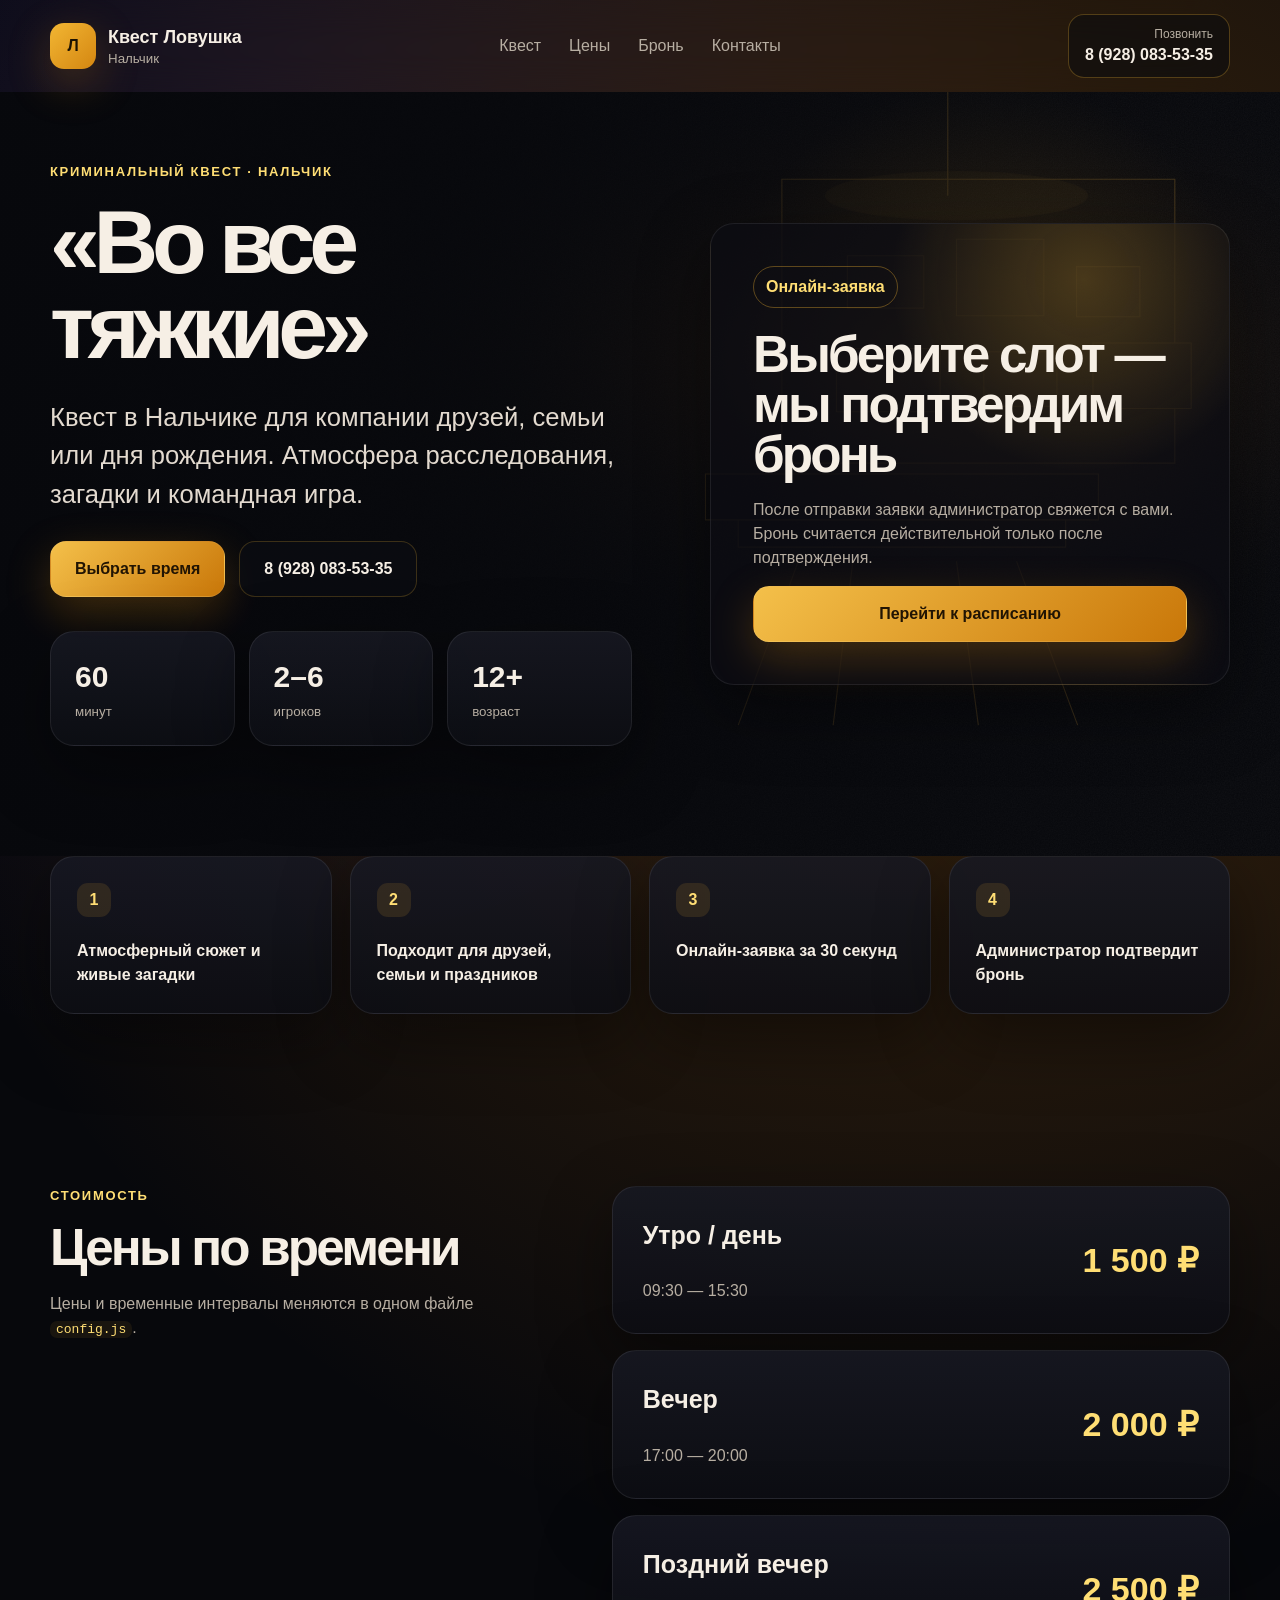
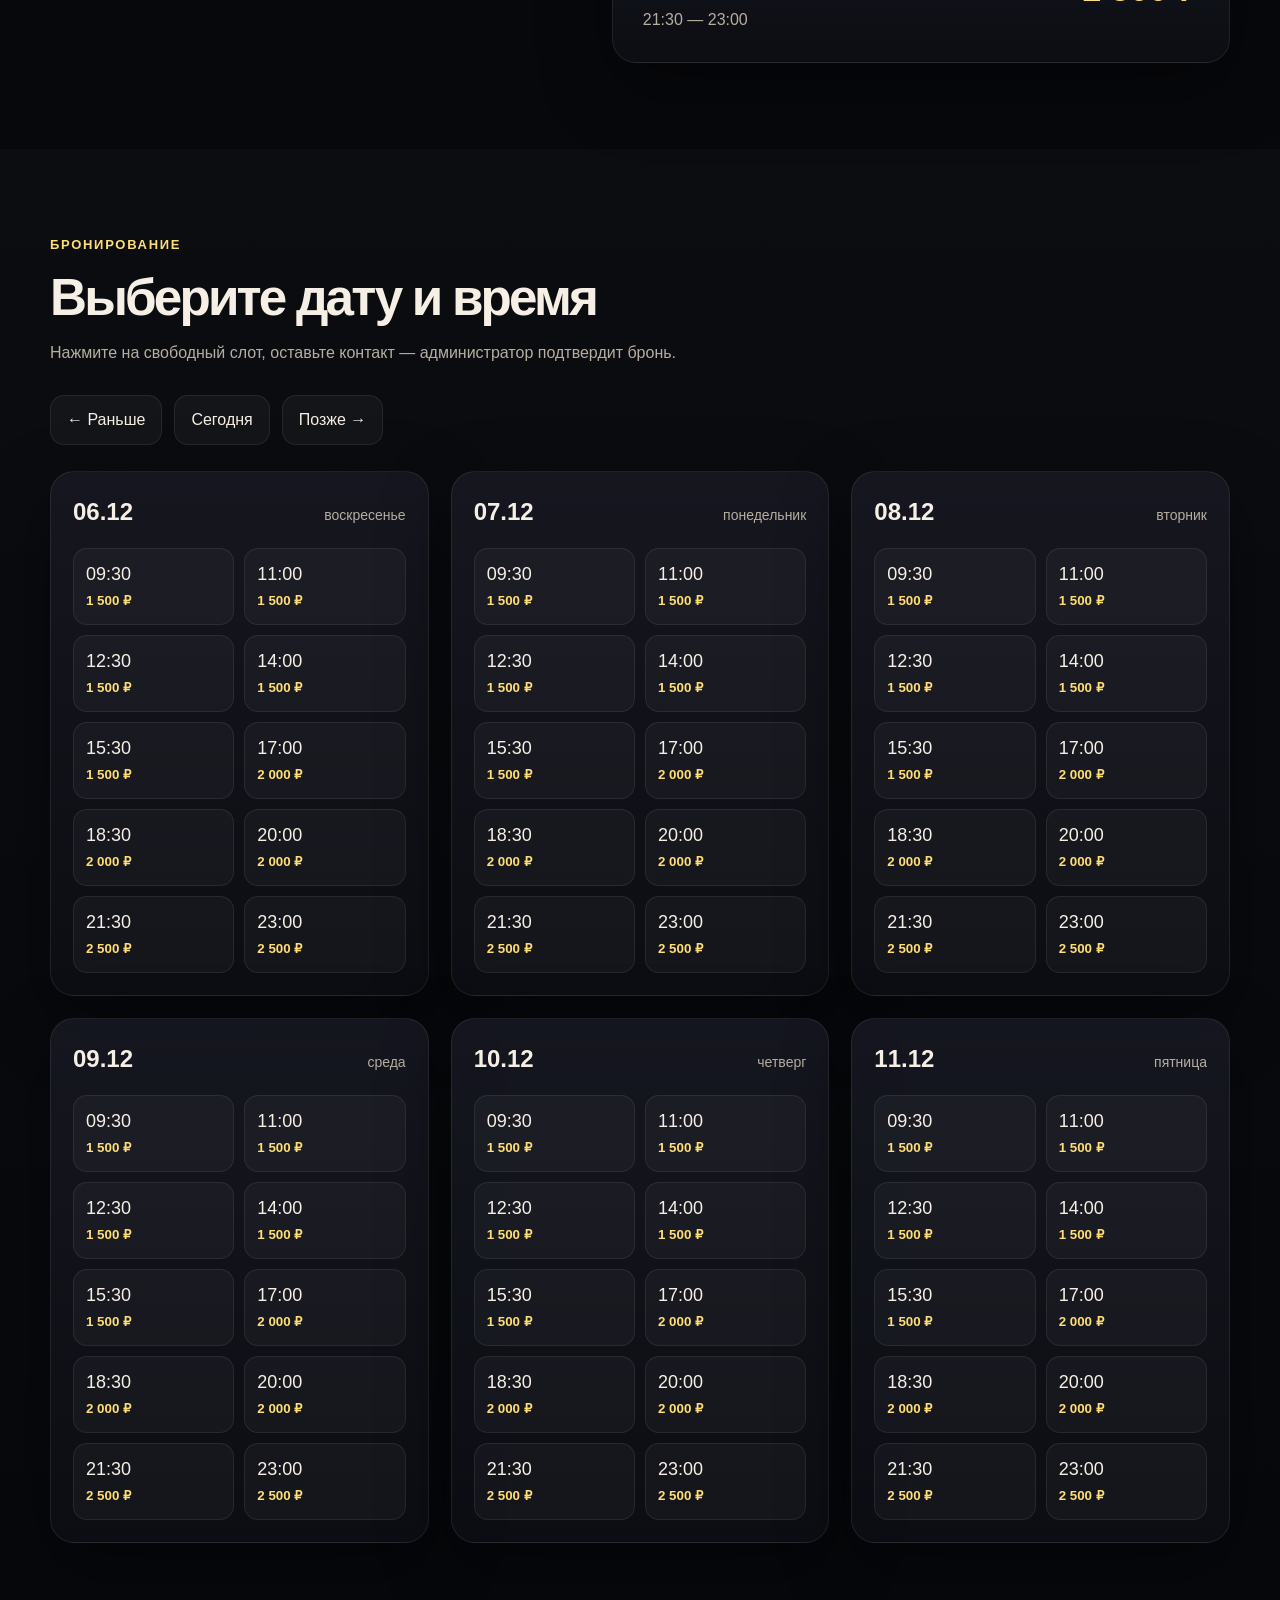
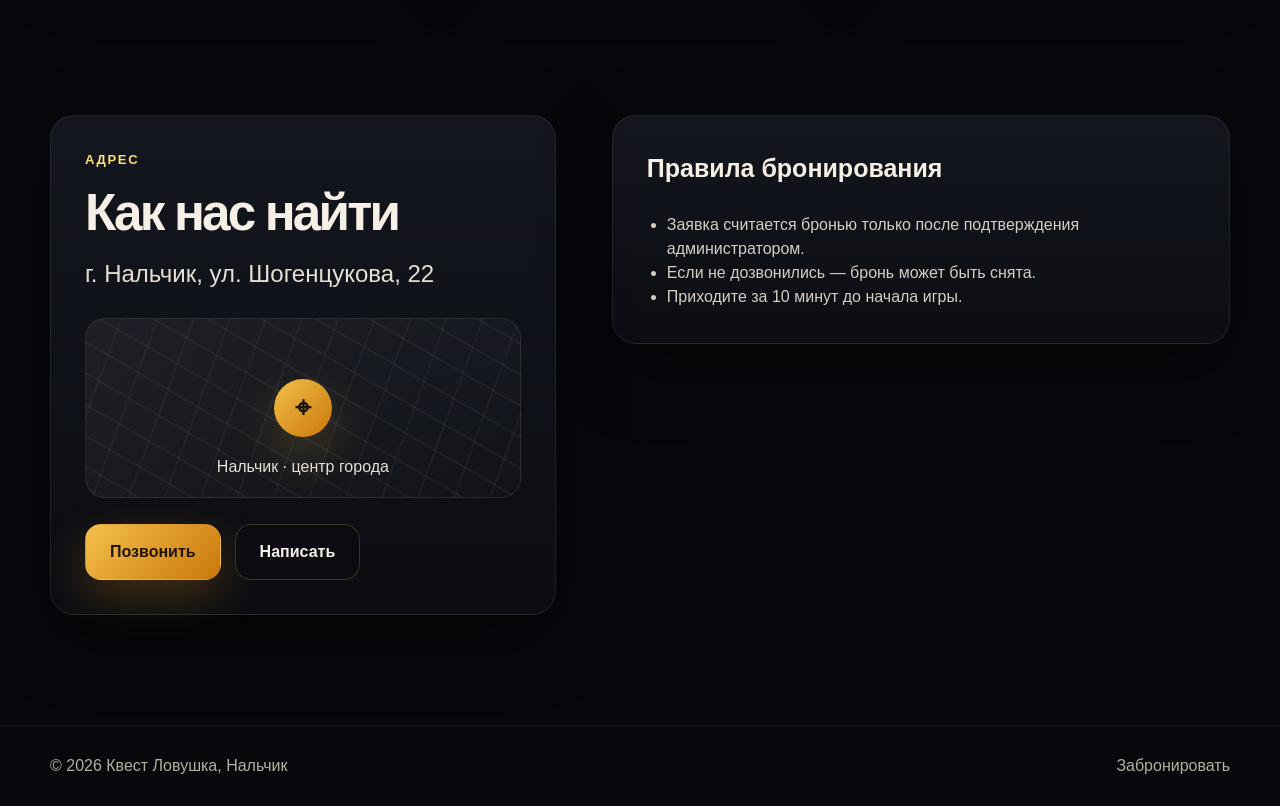
==== index.html @ 981d2516 "Add files via upload" ====
<!doctype html>
<html lang="ru">
<head>
<meta charset="utf-8" />
<meta name="viewport" content="width=device-width, initial-scale=1" />
<title>Квест Ловушка — Во все тяжкие | Нальчик</title>
<meta name="description" content="Квест «Во все тяжкие» в Нальчике. Онлайн-бронирование, цены, расписание, адрес и телефон." />
<meta name="theme-color" content="#08090d" />
<link rel="stylesheet" href="assets/styles.css" />
<script src="config.js"></script>
<script defer src="assets/app.js"></script>
</head>
<body>
<header class="site-header" id="top">
<a class="brand" href="#top"><span class="brand-mark">Л</span><span><b data-bind="businessName">Квест Ловушка</b><small data-bind="city">Нальчик</small></span></a>
<nav class="main-nav"><a href="#quest">Квест</a><a href="#prices">Цены</a><a href="#booking">Бронь</a><a href="#contacts">Контакты</a></nav>
<a class="header-phone" id="headerPhone" href="tel:+79280835335"><span>Позвонить</span><b>8 (928) 083-53-35</b></a>
</header>
<main>
<section class="hero" id="quest"><div class="hero-bg"></div><div class="container hero-grid">
<div class="hero-copy"><p class="eyebrow">Криминальный квест · Нальчик</p><h1>«<span data-bind="questName">Во все тяжкие</span>»</h1><p class="lead">Квест в Нальчике для компании друзей, семьи или дня рождения.</p><div class="hero-actions"><a class="btn btn-primary" href="#booking">Выбрать время</a><a class="btn btn-ghost" id="heroPhone" href="tel:+79280835335">8 (928) 083-53-35</a></div><div class="quick-stats"><article><span>60</span><small>минут</small></article><article><span>2–6</span><small>игроков</small></article><article><span>12+</span><small>возраст</small></article></div></div>
<aside class="hero-panel"><span class="panel-kicker">Онлайн-заявка</span><h2>Выберите слот — мы подтвердим бронь</h2><p>После отправки заявки администратор свяжется с вами. Бронь считается действительной только после подтверждения.</p><a class="btn btn-primary btn-wide" href="#booking">Перейти к расписанию</a></aside>
</div></section>
<section class="section compact-section"><div class="container feature-row" id="features"></div></section>
<section class="section" id="prices"><div class="container section-grid"><div class="section-intro"><p class="eyebrow">Стоимость</p><h2>Цены по времени</h2><p class="muted">Цены и временные интервалы меняются в одном файле <code>config.js</code>.</p></div><div class="price-list" id="priceList"></div></div></section>
<section class="section booking-section" id="booking"><div class="container"><div class="section-head"><p class="eyebrow">Бронирование</p><h2>Выберите дату и время</h2><p class="muted">Нажмите на свободный слот, оставьте контакт — администратор подтвердит бронь.</p></div><div class="calendar-toolbar"><button class="tool-btn" id="prevDays" type="button">← Раньше</button><button class="tool-btn" id="todayDays" type="button">Сегодня</button><button class="tool-btn" id="nextDays" type="button">Позже →</button></div><div class="booking-grid" id="bookingGrid" aria-live="polite"></div></div></section>
<section class="section contacts-section" id="contacts"><div class="container contact-grid"><div class="contact-card"><p class="eyebrow">Адрес</p><h2>Как нас найти</h2><p class="address" id="addressText">г. Нальчик, ул. Шогенцукова, 22</p><div class="map-card"><div class="map-pin">⌖</div><span>Нальчик · центр города</span></div><div class="contact-actions"><a class="btn btn-primary" id="phoneLink" href="tel:+79280835335">Позвонить</a><a class="btn btn-ghost" id="emailLink" href="mailto:questnalchik@gmail.com">Написать</a></div></div><div class="rules-card" id="rules"></div></div></section>
</main><footer class="footer"><div class="container footer-inner"><span>© <span id="year"></span> <span data-bind="businessName">Квест Ловушка</span>, <span data-bind="city">Нальчик</span></span><a href="#booking">Забронировать</a></div></footer>
<dialog class="modal" id="bookingModal"><form method="dialog" class="modal-card" id="bookingForm"><button class="modal-close" id="modalClose" value="cancel" type="button" aria-label="Закрыть">×</button><p class="eyebrow">Заявка на бронь</p><h3 id="modalTitle">Выбранный слот</h3><input type="hidden" name="date" id="formDate" /><input type="hidden" name="time" id="formTime" /><input type="hidden" name="price" id="formPrice" /><label>Имя<input name="name" required autocomplete="name" placeholder="Как к вам обращаться" /></label><label>Телефон<input name="phone" required inputmode="tel" autocomplete="tel" placeholder="+7 ..." /></label><label>Комментарий<textarea name="comment" rows="3" placeholder="Вопрос, повод, количество игроков"></textarea></label><div class="modal-actions"><button class="btn btn-primary btn-wide" type="submit">Отправить заявку</button><button class="btn btn-ghost btn-wide" id="cancelBooking" type="button">Закрыть</button></div><p class="form-note" id="formNote">После заявки администратор свяжется для подтверждения.</p></form></dialog>
</body></html>
---- assets/styles.css ----
:root{--bg:#07080c;--card:rgba(18,19,27,.84);--text:#f6efe5;--muted:#b7aea2;--gold:#f2b633;--gold2:#d48611;--radius:24px;--shadow:0 24px 70px rgba(0,0,0,.42);--max:1180px}*{box-sizing:border-box}html{scroll-behavior:smooth}body{margin:0;background:radial-gradient(circle at 75% 12%,rgba(211,122,15,.26),transparent 30%),radial-gradient(circle at 20% 5%,rgba(107,79,255,.10),transparent 22%),var(--bg);color:var(--text);font-family:Inter,-apple-system,BlinkMacSystemFont,"Segoe UI",Roboto,Arial,sans-serif;line-height:1.5}a{color:inherit;text-decoration:none}button,input,textarea{font:inherit}.container{width:min(var(--max),calc(100% - 40px));margin-inline:auto}.site-header{position:sticky;top:0;z-index:20;min-height:76px;display:grid;grid-template-columns:1fr auto 1fr;align-items:center;gap:20px;width:min(var(--max),calc(100% - 40px));margin:0 auto;padding:14px 0;backdrop-filter:blur(18px)}.brand{display:inline-flex;align-items:center;gap:12px}.brand-mark{width:46px;height:46px;border-radius:14px;display:grid;place-items:center;background:linear-gradient(135deg,var(--gold),var(--gold2));color:#1b1202;font-weight:900;box-shadow:0 14px 44px rgba(210,132,17,.28)}.brand b{display:block;font-size:18px}.brand small{display:block;color:var(--muted);margin-top:-2px}.main-nav{display:flex;gap:28px;color:var(--muted)}.main-nav a:hover{color:var(--text)}.header-phone{justify-self:end;display:inline-flex;flex-direction:column;align-items:flex-end;padding:10px 16px;border:1px solid rgba(242,182,51,.28);border-radius:16px;background:rgba(10,11,16,.55)}.header-phone span{color:var(--muted);font-size:12px}.hero{position:relative;min-height:710px;overflow:hidden;display:grid;align-items:center;padding:70px 0 110px}.hero-bg{position:absolute;inset:0;background:linear-gradient(90deg,rgba(7,8,12,.98) 0%,rgba(7,8,12,.86) 38%,rgba(7,8,12,.35) 100%),radial-gradient(circle at 77% 33%,rgba(242,182,51,.24),transparent 24%),url("data:image/svg+xml,%3Csvg width='1400' height='700' viewBox='0 0 1400 700' xmlns='http://www.w3.org/2000/svg'%3E%3Cdefs%3E%3Cfilter id='noise'%3E%3CfeTurbulence type='fractalNoise' baseFrequency='.85' numOctaves='4' stitchTiles='stitch'/%3E%3CfeColorMatrix type='saturate' values='0'/%3E%3CfeComponentTransfer%3E%3CfeFuncA type='table' tableValues='0 .08'/%3E%3C/feComponentTransfer%3E%3C/filter%3E%3CradialGradient id='g' cx='68%25' cy='35%25' r='42%25'%3E%3Cstop offset='0' stop-color='%23c58420' stop-opacity='.62'/%3E%3Cstop offset='.35' stop-color='%23553513' stop-opacity='.35'/%3E%3Cstop offset='1' stop-color='%2307080c' stop-opacity='0'/%3E%3C/radialGradient%3E%3C/defs%3E%3Crect width='1400' height='700' fill='%2307080c'/%3E%3Crect width='1400' height='700' fill='url(%23g)'/%3E%3Cg opacity='.42' stroke='%23dba23b' stroke-width='1'%3E%3Cpath d='M830 80h360v260H830z' fill='%23140f0b'/%3E%3Cpath d='M890 150h70v48h-70zM990 135h80v70h-80zM1100 160h58v46h-58zM880 235h95v58h-95zM1015 238h67v50h-67zM1115 230h90v60h-90z' fill='%23251a12'/%3E%3Cpath d='M760 350h360v42H760zM790 392h300v25H790z'/%3E%3Cpath d='M845 430l-55 150M1045 430l56 150M895 430l-18 150M990 430l20 150'/%3E%3Cellipse cx='990' cy='95' rx='120' ry='22' fill='%23f5be43' opacity='.16'/%3E%3Cpath d='M982 0v95'/%3E%3C/g%3E%3Crect width='1400' height='700' filter='url(%23noise)'/%3E%3C/svg%3E");background-size:cover;background-position:center}.hero-grid{position:relative;z-index:1;display:grid;grid-template-columns:1.05fr .95fr;align-items:center;gap:72px}.eyebrow{margin:0 0 18px;color:#ffde74;font-weight:900;letter-spacing:.13em;text-transform:uppercase;font-size:13px}h1,h2,h3,p{margin-top:0}h1{font-size:clamp(52px,7vw,108px);line-height:.95;letter-spacing:-.07em;margin-bottom:28px}h2{font-size:clamp(36px,4vw,62px);line-height:.98;letter-spacing:-.055em;margin-bottom:18px}h3{font-size:25px}.lead{max-width:620px;font-size:clamp(19px,2vw,28px);color:#e3dacf;margin-bottom:28px}.hero-actions,.contact-actions,.modal-actions{display:flex;gap:14px;flex-wrap:wrap}.btn{border:1px solid rgba(255,255,255,.08);border-radius:16px;min-height:54px;padding:15px 24px;display:inline-flex;align-items:center;justify-content:center;color:var(--text);font-weight:900;cursor:pointer;background:rgba(255,255,255,.04)}.btn-primary{background:linear-gradient(135deg,#f4c04a,#c97709);color:#211403;box-shadow:0 16px 44px rgba(210,132,17,.28)}.btn-ghost{background:rgba(12,13,19,.72);border-color:rgba(242,182,51,.22)}.btn-wide{width:100%}.quick-stats{display:grid;grid-template-columns:repeat(3,1fr);gap:14px;margin-top:34px}.quick-stats article,.hero-panel,.feature-card,.price-card,.day-card,.contact-card,.rules-card,.modal-card{border:1px solid rgba(255,255,255,.08);background:linear-gradient(180deg,rgba(23,24,34,.88),rgba(13,14,20,.88));border-radius:var(--radius);box-shadow:var(--shadow)}.quick-stats article{padding:22px 24px}.quick-stats span{display:block;font-size:30px;font-weight:900}.quick-stats small,.hero-panel p,.muted{color:var(--muted)}.hero-panel{padding:42px;max-width:520px;margin-left:auto;background:radial-gradient(circle at 72% 12%,rgba(242,182,51,.24),transparent 35%),rgba(12,13,19,.75)}.panel-kicker{display:inline-flex;padding:8px 12px;border-radius:999px;border:1px solid rgba(242,182,51,.35);color:#ffde74;font-weight:800;margin-bottom:22px}.section{padding:86px 0}.compact-section{padding-top:0}.feature-row{display:grid;grid-template-columns:repeat(4,1fr);gap:18px}.feature-card{padding:26px}.feature-card span{width:34px;height:34px;border-radius:11px;display:grid;place-items:center;background:rgba(242,182,51,.12);color:#ffde74;font-weight:900;margin-bottom:22px}.section-grid,.contact-grid{display:grid;grid-template-columns:.9fr 1.1fr;gap:56px;align-items:start}.section-intro{position:sticky;top:110px}.price-list{display:grid;gap:16px}.price-card{display:flex;align-items:center;justify-content:space-between;gap:22px;padding:30px}.price-card p{margin:0;color:var(--muted)}.price-card strong{color:#ffde74;font-size:34px;white-space:nowrap}.booking-section{background:linear-gradient(180deg,rgba(255,255,255,.02),rgba(255,255,255,0))}.section-head{max-width:780px;margin-bottom:30px}.calendar-toolbar{display:flex;gap:12px;margin-bottom:26px}.tool-btn{border:1px solid rgba(255,255,255,.08);background:rgba(255,255,255,.04);color:var(--text);border-radius:14px;padding:12px 16px;cursor:pointer}.booking-grid{display:grid;grid-template-columns:repeat(3,1fr);gap:22px}.day-card{padding:22px}.day-head{display:flex;align-items:baseline;justify-content:space-between;gap:10px;margin-bottom:18px}.day-head strong{font-size:24px}.day-head span{color:var(--muted);font-size:14px}.slot-list{display:grid;grid-template-columns:1fr 1fr;gap:10px}.slot{min-height:70px;border:1px solid rgba(255,255,255,.08);background:rgba(255,255,255,.035);color:var(--text);border-radius:14px;padding:12px;text-align:left;cursor:pointer}.slot:hover{border-color:rgba(242,182,51,.65);transform:translateY(-1px)}.slot span{display:block;font-size:18px}.slot small{color:#ffde74;font-weight:900}.contacts-section{padding-bottom:110px}.contact-card,.rules-card{padding:34px}.address{font-size:24px;color:#e7ded3}.map-card{height:180px;display:grid;place-items:center;margin:26px 0;border-radius:20px;border:1px solid rgba(255,255,255,.08);background:linear-gradient(135deg,rgba(255,255,255,.06),rgba(255,255,255,.02)),repeating-linear-gradient(30deg,transparent 0 25px,rgba(255,255,255,.045) 25px 27px),repeating-linear-gradient(110deg,transparent 0 32px,rgba(255,255,255,.035) 32px 34px);color:#ffde74;position:relative;overflow:hidden}.map-pin{width:58px;height:58px;border-radius:999px;background:linear-gradient(135deg,#f4c04a,#c97709);color:#1f1304;display:grid;place-items:center;font-size:28px;font-weight:900;box-shadow:0 18px 50px rgba(242,182,51,.24)}.map-card span{position:absolute;bottom:18px;color:#e7ded3}.rules-card ul{margin:0;padding-left:20px;color:#d6cec3}.footer{border-top:1px solid rgba(255,255,255,.06);color:var(--muted);padding:28px 0}.footer-inner{display:flex;justify-content:space-between;gap:18px}.modal{width:min(520px,calc(100% - 28px));border:0;padding:0;border-radius:26px;background:transparent;color:var(--text)}.modal::backdrop{background:rgba(0,0,0,.74);backdrop-filter:blur(10px)}.modal-card{position:relative;padding:32px}.modal-close{position:absolute;top:14px;right:14px;width:40px;height:40px;border:0;border-radius:14px;background:rgba(255,255,255,.06);color:var(--text);cursor:pointer;font-size:28px}.modal-card label{display:block;margin-bottom:14px;color:var(--muted);font-weight:800}.modal-card input,.modal-card textarea{width:100%;margin-top:7px;border:1px solid rgba(255,255,255,.10);border-radius:14px;background:rgba(255,255,255,.04);color:var(--text);padding:14px 16px;outline:none}.modal-card input:focus,.modal-card textarea:focus{border-color:rgba(242,182,51,.65)}.form-note{color:var(--muted);margin:16px 0 0;font-size:14px}code{color:#ffde74;background:rgba(242,182,51,.08);border-radius:7px;padding:1px 6px}@media(max-width:980px){.site-header{grid-template-columns:1fr auto}.main-nav{display:none}.hero-grid,.section-grid,.contact-grid{grid-template-columns:1fr}.hero-panel{max-width:none;margin-left:0}.feature-row,.booking-grid{grid-template-columns:1fr 1fr}.section-intro{position:static}}@media(max-width:640px){.container,.site-header{width:min(100% - 24px,var(--max))}.header-phone{display:none}.hero{min-height:auto;padding:42px 0 70px}h1{font-size:50px}h2{font-size:38px}.lead{font-size:19px}.hero-actions,.contact-actions,.modal-actions{flex-direction:column}.quick-stats,.feature-row,.booking-grid,.slot-list{grid-template-columns:1fr}.price-card{align-items:flex-start;flex-direction:column}.section{padding:58px 0}.footer-inner{flex-direction:column}}
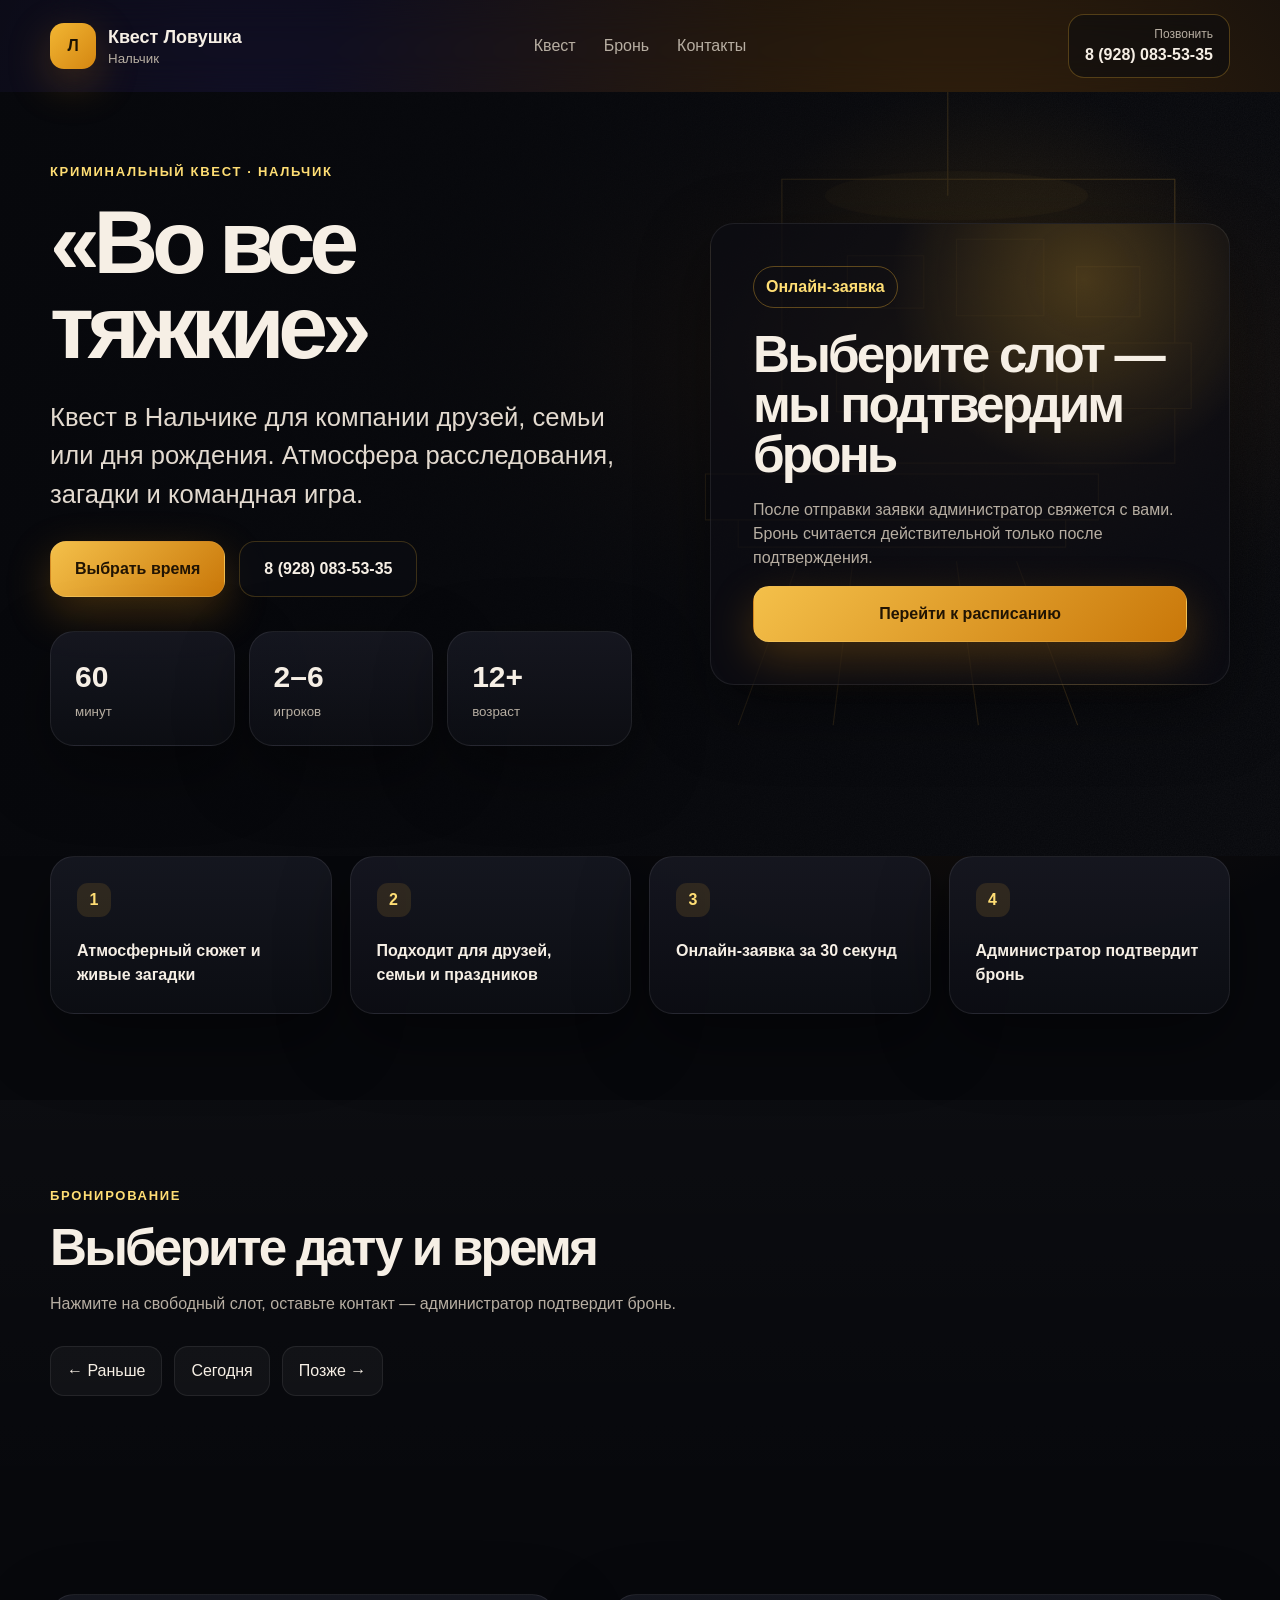
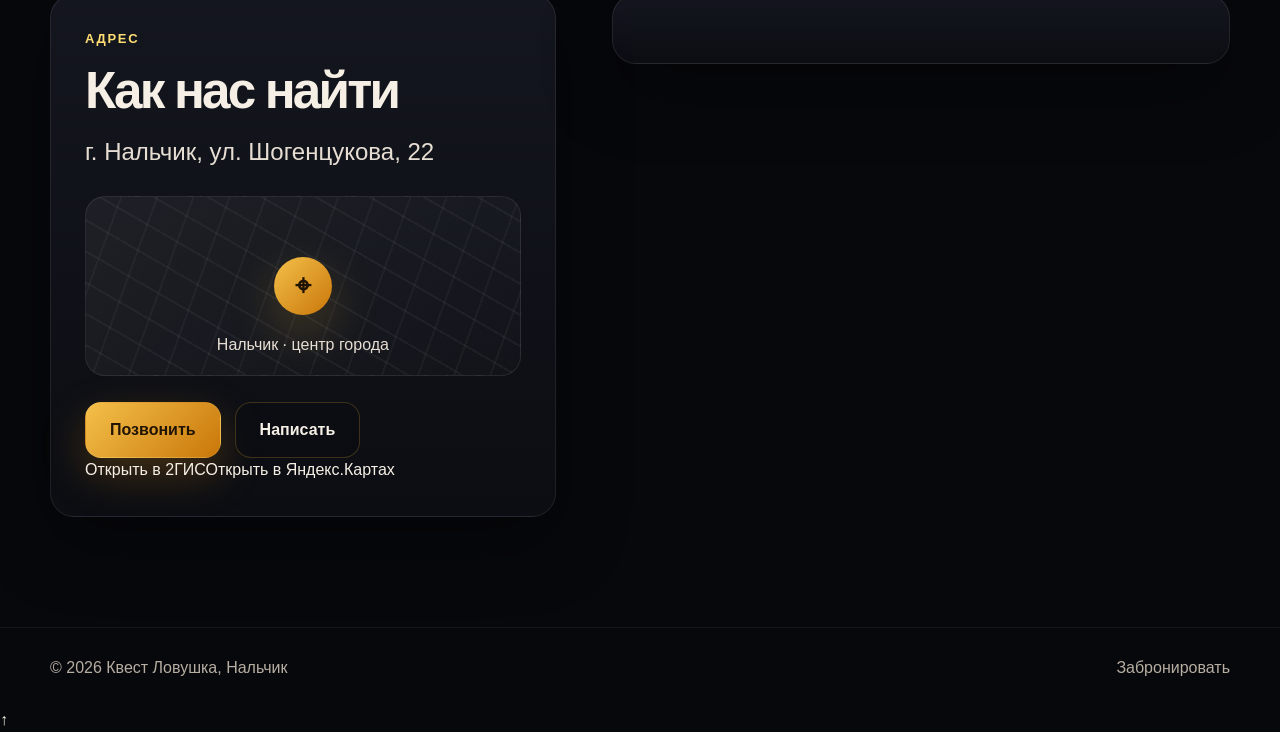
==== commit 077e05f3: "v3: remove price section and add route buttons" ====
--- a/index.html
+++ b/index.html
@@ -13,7 +13,7 @@
 <body>
 <header class="site-header" id="top">
 <a class="brand" href="#top"><span class="brand-mark">Л</span><span><b data-bind="businessName">Квест Ловушка</b><small data-bind="city">Нальчик</small></span></a>
-<nav class="main-nav"><a href="#quest">Квест</a><a href="#prices">Цены</a><a href="#booking">Бронь</a><a href="#contacts">Контакты</a></nav>
+<nav class="main-nav"><a href="#quest">Квест</a><a href="#booking">Бронь</a><a href="#contacts">Контакты</a></nav>
 <a class="header-phone" id="headerPhone" href="tel:+79280835335"><span>Позвонить</span><b>8 (928) 083-53-35</b></a>
 </header>
 <main>
@@ -22,9 +22,9 @@
 <aside class="hero-panel"><span class="panel-kicker">Онлайн-заявка</span><h2>Выберите слот — мы подтвердим бронь</h2><p>После отправки заявки администратор свяжется с вами. Бронь считается действительной только после подтверждения.</p><a class="btn btn-primary btn-wide" href="#booking">Перейти к расписанию</a></aside>
 </div></section>
 <section class="section compact-section"><div class="container feature-row" id="features"></div></section>
-<section class="section" id="prices"><div class="container section-grid"><div class="section-intro"><p class="eyebrow">Стоимость</p><h2>Цены по времени</h2><p class="muted">Цены и временные интервалы меняются в одном файле <code>config.js</code>.</p></div><div class="price-list" id="priceList"></div></div></section>
 <section class="section booking-section" id="booking"><div class="container"><div class="section-head"><p class="eyebrow">Бронирование</p><h2>Выберите дату и время</h2><p class="muted">Нажмите на свободный слот, оставьте контакт — администратор подтвердит бронь.</p></div><div class="calendar-toolbar"><button class="tool-btn" id="prevDays" type="button">← Раньше</button><button class="tool-btn" id="todayDays" type="button">Сегодня</button><button class="tool-btn" id="nextDays" type="button">Позже →</button></div><div class="booking-grid" id="bookingGrid" aria-live="polite"></div></div></section>
-<section class="section contacts-section" id="contacts"><div class="container contact-grid"><div class="contact-card"><p class="eyebrow">Адрес</p><h2>Как нас найти</h2><p class="address" id="addressText">г. Нальчик, ул. Шогенцукова, 22</p><div class="map-card"><div class="map-pin">⌖</div><span>Нальчик · центр города</span></div><div class="contact-actions"><a class="btn btn-primary" id="phoneLink" href="tel:+79280835335">Позвонить</a><a class="btn btn-ghost" id="emailLink" href="mailto:questnalchik@gmail.com">Написать</a></div></div><div class="rules-card" id="rules"></div></div></section>
+<section class="section contacts-section" id="contacts"><div class="container contact-grid"><div class="contact-card"><p class="eyebrow">Адрес</p><h2>Как нас найти</h2><p class="address" id="addressText">г. Нальчик, ул. Шогенцукова, 22</p><div class="map-card"><div class="map-pin">⌖</div><span>Нальчик · центр города</span></div><div class="contact-actions"><a class="btn btn-primary" id="phoneLink" href="tel:+79280835335">Позвонить</a><a class="btn btn-ghost" id="emailLink" href="mailto:questnalchik@gmail.com">Написать</a></div><div class="route-actions"><a class="route-link" id="twoGisLink" target="_blank" rel="noopener">Открыть в 2ГИС</a><a class="route-link" id="yandexMapLink" target="_blank" rel="noopener">Открыть в Яндекс.Картах</a></div></div><div class="rules-card" id="rules"></div></div></section>
 </main><footer class="footer"><div class="container footer-inner"><span>© <span id="year"></span> <span data-bind="businessName">Квест Ловушка</span>, <span data-bind="city">Нальчик</span></span><a href="#booking">Забронировать</a></div></footer>
+<a class="scroll-top" href="#top" aria-label="Наверх">↑</a>
 <dialog class="modal" id="bookingModal"><form method="dialog" class="modal-card" id="bookingForm"><button class="modal-close" id="modalClose" value="cancel" type="button" aria-label="Закрыть">×</button><p class="eyebrow">Заявка на бронь</p><h3 id="modalTitle">Выбранный слот</h3><input type="hidden" name="date" id="formDate" /><input type="hidden" name="time" id="formTime" /><input type="hidden" name="price" id="formPrice" /><label>Имя<input name="name" required autocomplete="name" placeholder="Как к вам обращаться" /></label><label>Телефон<input name="phone" required inputmode="tel" autocomplete="tel" placeholder="+7 ..." /></label><label>Комментарий<textarea name="comment" rows="3" placeholder="Вопрос, повод, количество игроков"></textarea></label><div class="modal-actions"><button class="btn btn-primary btn-wide" type="submit">Отправить заявку</button><button class="btn btn-ghost btn-wide" id="cancelBooking" type="button">Закрыть</button></div><p class="form-note" id="formNote">После заявки администратор свяжется для подтверждения.</p></form></dialog>
 </body></html>
